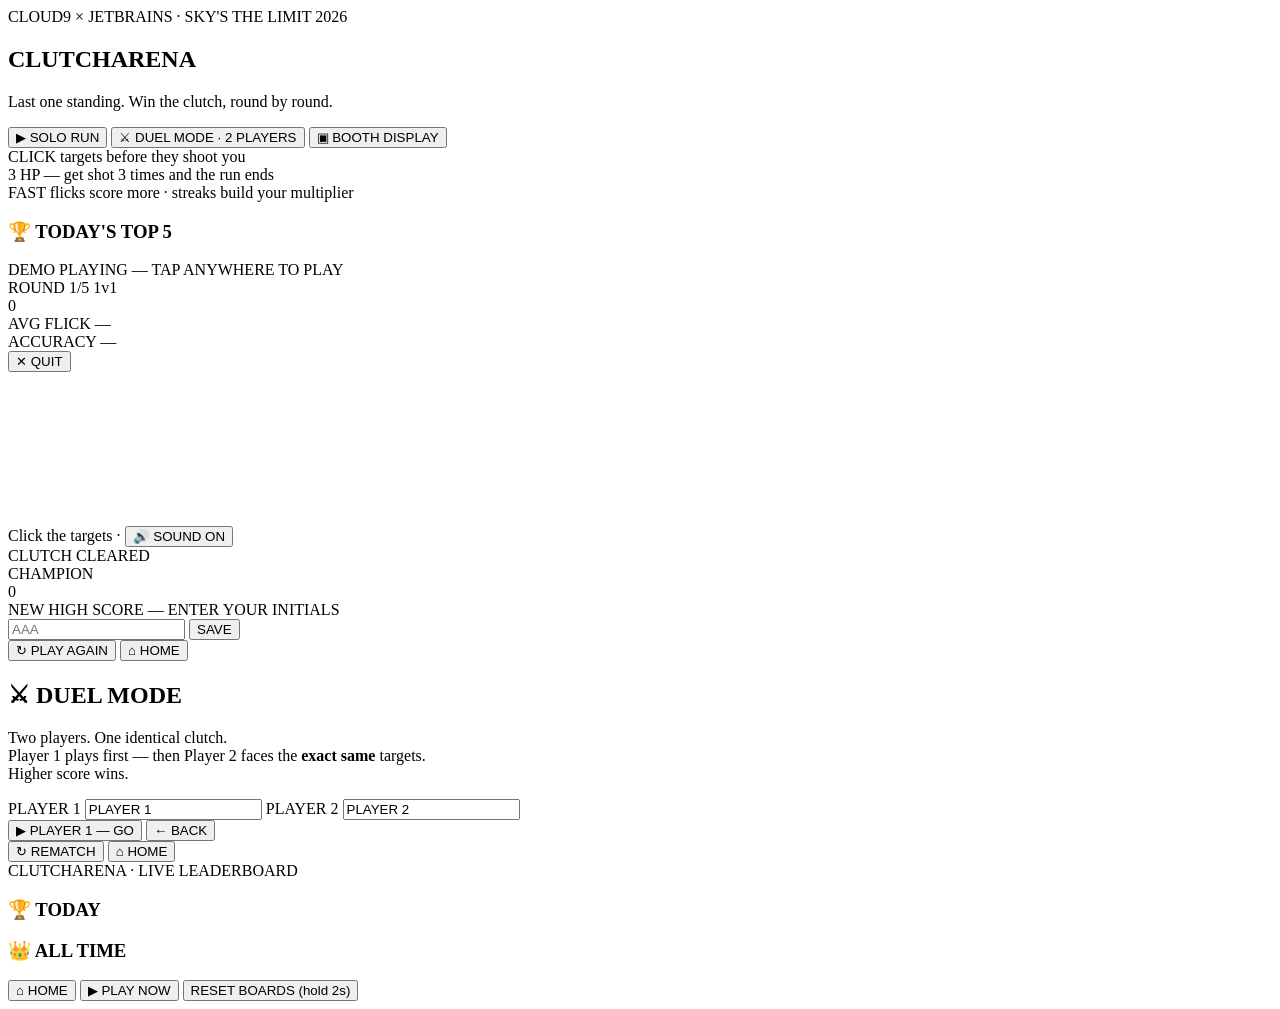
==== index.html @ 24adf27b "Add files via upload" ====
<!DOCTYPE html>
<html lang="en">
<head>
<meta charset="UTF-8">
<meta name="viewport" content="width=device-width, initial-scale=1.0, maximum-scale=1.0, user-scalable=no">
<title>Clutch Arena — Booth Mini Game | Cloud9 x JetBrains Hackathon 2026</title>
<meta name="description" content="You're the last player standing. Win clutch rounds 1v1 to 1v5. A fast, booth-ready aim and reaction game.">
<link rel="stylesheet" href="css/style.css">
</head>
<body>
<div id="app">

  <!-- ============ HOME ============ -->
  <section id="screen-home" class="screen active">
    <div class="home-inner">
      <div class="logo-badge">CLOUD9 × JETBRAINS · SKY'S THE LIMIT 2026</div>
      <h1 class="game-title">CLUTCH<span>ARENA</span></h1>
      <p class="tagline">Last one standing. Win the clutch, round by round.</p>

      <div class="mode-buttons">
        <button id="btn-solo" class="btn btn-primary">▶ SOLO RUN</button>
        <button id="btn-duel" class="btn btn-secondary">⚔ DUEL MODE · 2 PLAYERS</button>
        <button id="btn-display" class="btn btn-ghost">▣ BOOTH DISPLAY</button>
      </div>

      <div class="howto">
        <div class="howto-item"><span class="howto-key">CLICK</span> targets before they shoot you</div>
        <div class="howto-item"><span class="howto-key">3 HP</span> — get shot 3 times and the run ends</div>
        <div class="howto-item"><span class="howto-key">FAST</span> flicks score more · streaks build your multiplier</div>
      </div>

      <div class="home-board">
        <h3>🏆 TODAY'S TOP 5</h3>
        <ol id="home-top5" class="mini-board"></ol>
      </div>
    </div>
    <div class="attract-hint" id="attract-hint">DEMO PLAYING — TAP ANYWHERE TO PLAY</div>
  </section>

  <!-- ============ GAME ============ -->
  <section id="screen-game" class="screen">
    <div class="hud">
      <div class="hud-left">
        <div class="hud-round">ROUND <span id="hud-round">1</span>/5 <span id="hud-round-label">1v1</span></div>
        <div class="hud-hp" id="hud-hp"></div>
      </div>
      <div class="hud-center">
        <div class="hud-score" id="hud-score">0</div>
        <div class="hud-combo" id="hud-combo"></div>
      </div>
      <div class="hud-right">
        <div class="hud-stat">AVG FLICK <span id="hud-avg">—</span></div>
        <div class="hud-stat">ACCURACY <span id="hud-acc">—</span></div>
        <button id="btn-quit" class="btn btn-small">✕ QUIT</button>
      </div>
    </div>
    <div class="arena-wrap">
      <canvas id="arena"></canvas>
      <div id="round-banner" class="round-banner hidden"></div>
      <div id="flash" class="flash"></div>
    </div>
    <div class="game-footer">
      <span id="duel-indicator" class="duel-indicator hidden"></span>
      <span class="footer-hint">Click the targets · <button id="btn-sound" class="link-btn">🔊 SOUND ON</button></span>
    </div>
  </section>

  <!-- ============ SCORE ============ -->
  <section id="screen-score" class="screen">
    <div class="score-inner">
      <div id="score-outcome" class="score-outcome">CLUTCH CLEARED</div>
      <div id="score-rank" class="score-rank">CHAMPION</div>
      <div id="score-final" class="score-final">0</div>
      <div class="stats-grid" id="stats-grid"></div>
      <div id="initials-box" class="initials-box hidden">
        <div class="initials-label">NEW HIGH SCORE — ENTER YOUR INITIALS</div>
        <div class="initials-row">
          <input id="initials-input" maxlength="3" placeholder="AAA" autocomplete="off">
          <button id="btn-save-score" class="btn btn-primary btn-small">SAVE</button>
        </div>
      </div>
      <div class="score-buttons">
        <button id="btn-again" class="btn btn-primary">↻ PLAY AGAIN</button>
        <button id="btn-home" class="btn btn-secondary">⌂ HOME</button>
      </div>
    </div>
  </section>

  <!-- ============ DUEL SETUP ============ -->
  <section id="screen-duel-setup" class="screen">
    <div class="duel-inner">
      <h2>⚔ DUEL MODE</h2>
      <p class="duel-desc">Two players. One identical clutch.<br>Player 1 plays first — then Player 2 faces the <b>exact same</b> targets.<br>Higher score wins.</p>
      <div class="duel-names">
        <label>PLAYER 1 <input id="duel-p1" maxlength="10" value="PLAYER 1" autocomplete="off"></label>
        <label>PLAYER 2 <input id="duel-p2" maxlength="10" value="PLAYER 2" autocomplete="off"></label>
      </div>
      <button id="btn-duel-start" class="btn btn-primary">▶ PLAYER 1 — GO</button>
      <button id="btn-duel-back" class="btn btn-ghost">← BACK</button>
    </div>
  </section>

  <!-- ============ DUEL RESULT ============ -->
  <section id="screen-duel-result" class="screen">
    <div class="duel-inner">
      <div id="duel-winner" class="duel-winner"></div>
      <div class="duel-compare" id="duel-compare"></div>
      <div class="score-buttons">
        <button id="btn-duel-rematch" class="btn btn-primary">↻ REMATCH</button>
        <button id="btn-duel-home" class="btn btn-secondary">⌂ HOME</button>
      </div>
    </div>
  </section>

  <!-- ============ BOOTH DISPLAY ============ -->
  <section id="screen-display" class="screen">
    <div class="display-inner">
      <div class="display-header">
        <div class="display-title">CLUTCH<span>ARENA</span> · LIVE LEADERBOARD</div>
        <div class="display-clock" id="display-clock"></div>
      </div>
      <div class="display-champ" id="display-champ"></div>
      <div class="display-boards">
        <div class="display-board">
          <h3>🏆 TODAY</h3>
          <ol id="display-today" class="big-board"></ol>
        </div>
        <div class="display-board">
          <h3>👑 ALL TIME</h3>
          <ol id="display-alltime" class="big-board"></ol>
        </div>
      </div>
      <div class="display-tip" id="display-tip"></div>
      <div class="display-footer">
        <button id="btn-display-home" class="btn btn-secondary">⌂ HOME</button>
        <button id="btn-display-play" class="btn btn-primary">▶ PLAY NOW</button>
        <button id="btn-display-reset" class="btn btn-ghost btn-small">RESET BOARDS (hold 2s)</button>
      </div>
    </div>
  </section>

</div>

<script src="js/rng.js"></script>
<script src="js/audio.js"></script>
<script src="js/leaderboard.js"></script>
<script src="js/game.js"></script>
<script src="js/display.js"></script>
<script src="js/main.js"></script>
</body>
</html>
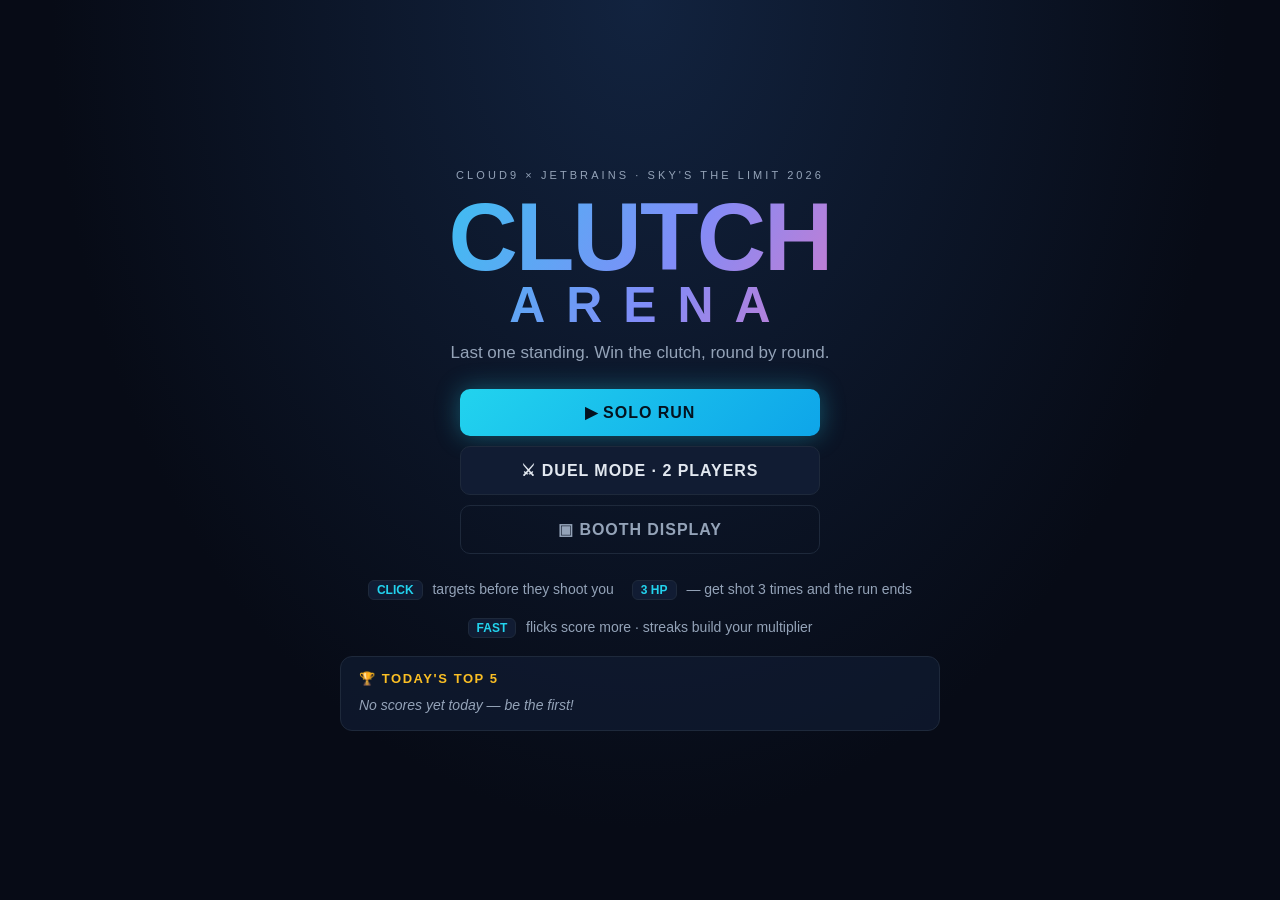
==== commit 45b8e5e7: "Junie review fix rounds A+B + AI showcase: 21 fixes, 90 logic tests, CDP 5 rounds green" ====
--- a/index.html
+++ b/index.html
@@ -5,10 +5,12 @@
 <meta name="viewport" content="width=device-width, initial-scale=1.0, maximum-scale=1.0, user-scalable=no">
 <title>Clutch Arena — Booth Mini Game | Cloud9 x JetBrains Hackathon 2026</title>
 <meta name="description" content="You're the last player standing. Win clutch rounds 1v1 to 1v5. A fast, booth-ready aim and reaction game.">
+<link rel="icon" href="data:image/svg+xml,%3Csvg xmlns='http://www.w3.org/2000/svg' viewBox='0 0 64 64'%3E%3Crect width='64' height='64' rx='14' fill='%23070b16'/%3E%3Ccircle cx='32' cy='32' r='20' fill='%2322d3ee'/%3E%3Ccircle cx='32' cy='32' r='8' fill='%23070b16'/%3E%3C/svg%3E">
 <link rel="stylesheet" href="css/style.css">
 </head>
 <body>
 <div id="app">
+  <div id="screen-status" class="visually-hidden" role="status" aria-live="polite" aria-atomic="true"></div>
 
   <!-- ============ HOME ============ -->
   <section id="screen-home" class="screen active">
@@ -34,7 +36,6 @@
         <ol id="home-top5" class="mini-board"></ol>
       </div>
     </div>
-    <div class="attract-hint" id="attract-hint">DEMO PLAYING — TAP ANYWHERE TO PLAY</div>
   </section>
 
   <!-- ============ GAME ============ -->
@@ -51,7 +52,7 @@
       <div class="hud-right">
         <div class="hud-stat">AVG FLICK <span id="hud-avg">—</span></div>
         <div class="hud-stat">ACCURACY <span id="hud-acc">—</span></div>
-        <button id="btn-quit" class="btn btn-small">✕ QUIT</button>
+        <button id="btn-quit" class="btn btn-small" aria-label="Quit run">✕ QUIT</button>
       </div>
     </div>
     <div class="arena-wrap">
@@ -61,7 +62,7 @@
     </div>
     <div class="game-footer">
       <span id="duel-indicator" class="duel-indicator hidden"></span>
-      <span class="footer-hint">Click the targets · <button id="btn-sound" class="link-btn">🔊 SOUND ON</button></span>
+      <span class="footer-hint">Click the targets · <button id="btn-sound" class="link-btn" aria-label="Toggle sound" aria-pressed="true">🔊 SOUND ON</button></span>
     </div>
   </section>
 
@@ -71,17 +72,19 @@
       <div id="score-outcome" class="score-outcome">CLUTCH CLEARED</div>
       <div id="score-rank" class="score-rank">CHAMPION</div>
       <div id="score-final" class="score-final">0</div>
+      <div id="score-today-rank" class="score-today-rank"></div>
       <div class="stats-grid" id="stats-grid"></div>
       <div id="initials-box" class="initials-box hidden">
         <div class="initials-label">NEW HIGH SCORE — ENTER YOUR INITIALS</div>
         <div class="initials-row">
-          <input id="initials-input" maxlength="3" placeholder="AAA" autocomplete="off">
+          <input id="initials-input" maxlength="3" placeholder="AAA" autocomplete="off" aria-label="Your initials">
           <button id="btn-save-score" class="btn btn-primary btn-small">SAVE</button>
         </div>
       </div>
       <div class="score-buttons">
         <button id="btn-again" class="btn btn-primary">↻ PLAY AGAIN</button>
         <button id="btn-home" class="btn btn-secondary">⌂ HOME</button>
+        <button id="btn-result-card" class="btn btn-ghost">⬇ DOWNLOAD RESULT CARD</button>
       </div>
     </div>
   </section>
@@ -120,6 +123,7 @@
         <div class="display-clock" id="display-clock"></div>
       </div>
       <div class="display-champ" id="display-champ"></div>
+      <div id="display-live" class="display-live hidden"></div>
       <div class="display-boards">
         <div class="display-board">
           <h3>🏆 TODAY</h3>
@@ -139,6 +143,10 @@
     </div>
   </section>
 
+  <!-- B1: attract hint is a direct child of #app so it stays visible while
+       the attract demo plays on the game screen (home is display:none then) -->
+  <div class="attract-hint" id="attract-hint">DEMO PLAYING — TAP ANYWHERE TO PLAY</div>
+
 </div>
 
 <script src="js/rng.js"></script>
--- a/css/style.css
+++ b/css/style.css
@@ -0,0 +1,159 @@
+/* Clutch Arena — dark neon arena theme. All original. */
+:root {
+  --bg: #070b16;
+  --bg2: #0d1526;
+  --panel: #111c33;
+  --cyan: #22d3ee;
+  --magenta: #f472b6;
+  --gold: #fbbf24;
+  --green: #34d399;
+  --red: #f87171;
+  --text: #e2e8f0;
+  --muted: #94a3b8;
+  --line: #1e293b;
+}
+* { box-sizing: border-box; margin: 0; padding: 0; }
+html, body { height: 100%; }
+body {
+  background: var(--bg);
+  color: var(--text);
+  font-family: "Segoe UI", "Helvetica Neue", Arial, sans-serif;
+  overflow: hidden;
+  -webkit-user-select: none; user-select: none;
+  -webkit-tap-highlight-color: transparent;
+}
+#app { height: 100%; }
+.screen { display: none; height: 100%; }
+.screen.active { display: flex; flex-direction: column; }
+
+/* ---------- buttons ---------- */
+.btn {
+  font-family: inherit; font-weight: 800; letter-spacing: .06em;
+  border: none; border-radius: 10px; cursor: pointer;
+  padding: 14px 28px; font-size: 16px; transition: transform .08s, box-shadow .15s;
+}
+.btn:active { transform: scale(.97); }
+.btn-primary { background: linear-gradient(135deg, var(--cyan), #0ea5e9); color: #04121f; box-shadow: 0 0 24px rgba(34,211,238,.35); }
+.btn-primary:hover { box-shadow: 0 0 34px rgba(34,211,238,.55); }
+.btn-secondary { background: var(--panel); color: var(--text); border: 1px solid var(--line); }
+.btn-secondary:hover { border-color: var(--cyan); }
+.btn-ghost { background: transparent; color: var(--muted); border: 1px solid var(--line); }
+.btn-ghost:hover { color: var(--text); }
+.btn-small { padding: 9px 16px; font-size: 13px; }
+.link-btn { background: none; border: none; color: var(--cyan); font: inherit; cursor: pointer; font-weight: 700; }
+
+/* ---------- home ---------- */
+#screen-home { align-items: center; justify-content: center; text-align: center;
+  background: radial-gradient(ellipse at 50% 0%, #12233f 0%, var(--bg) 65%); }
+.home-inner { max-width: 640px; padding: 20px; width: 100%; }
+.logo-badge { font-size: 11px; letter-spacing: .28em; color: var(--muted); margin-bottom: 10px; }
+.game-title { font-size: clamp(52px, 10vw, 96px); font-weight: 900; letter-spacing: -.02em; line-height: .95;
+  background: linear-gradient(120deg, var(--cyan), #818cf8 55%, var(--magenta));
+  -webkit-background-clip: text; background-clip: text; color: transparent; }
+.game-title span { display: block; font-size: .52em; letter-spacing: .42em; margin-left: .42em; }
+.tagline { color: var(--muted); font-size: 17px; margin: 14px 0 26px; }
+.mode-buttons { display: flex; flex-direction: column; gap: 10px; align-items: center; }
+.mode-buttons .btn { width: min(360px, 90%); }
+.howto { display: flex; gap: 18px; justify-content: center; flex-wrap: wrap; margin: 26px 0 18px; color: var(--muted); font-size: 14px; }
+.howto-key { display: inline-block; background: var(--panel); border: 1px solid var(--line); border-radius: 6px;
+  padding: 2px 8px; color: var(--cyan); font-weight: 800; font-size: 12px; margin-right: 6px; }
+.home-board { background: rgba(17,28,51,.7); border: 1px solid var(--line); border-radius: 12px; padding: 14px 18px; text-align: left; }
+.home-board h3 { font-size: 13px; letter-spacing: .12em; color: var(--gold); margin-bottom: 8px; }
+.mini-board { list-style: none; font-size: 14px; }
+.mini-board li { display: flex; justify-content: space-between; padding: 3px 0; color: var(--muted); }
+.mini-board li b { color: var(--text); }
+.mini-board .empty { color: var(--muted); font-style: italic; }
+.attract-hint { display: none; position: fixed; bottom: 26px; left: 0; right: 0; text-align: center;
+  color: var(--cyan); font-weight: 800; letter-spacing: .2em; font-size: 15px; animation: pulse 1.2s infinite; }
+@keyframes pulse { 0%,100% { opacity: .35; } 50% { opacity: 1; } }
+body.attract .attract-hint { display: block; }
+body.attract .home-inner { opacity: .25; pointer-events: none; }
+
+/* ---------- game ---------- */
+.hud { display: flex; justify-content: space-between; align-items: center; gap: 12px;
+  padding: 10px 18px; background: var(--bg2); border-bottom: 1px solid var(--line); flex-wrap: wrap; }
+.hud-round { font-weight: 900; font-size: 18px; letter-spacing: .08em; }
+.hud-round span { color: var(--cyan); }
+.hud-hp { display: flex; gap: 6px; margin-top: 4px; }
+.hp-plate { width: 34px; height: 10px; border-radius: 3px; background: var(--green); box-shadow: 0 0 8px rgba(52,211,153,.6); }
+.hp-plate.lost { background: #334155; box-shadow: none; }
+.hud-score { font-size: 34px; font-weight: 900; line-height: 1; color: #fff; }
+.hud-combo { min-height: 20px; font-size: 14px; font-weight: 800; color: var(--gold); text-align: center; }
+.hud-right { text-align: right; }
+.hud-stat { font-size: 12px; color: var(--muted); letter-spacing: .06em; }
+.hud-stat span { color: var(--text); font-weight: 800; font-size: 14px; }
+.arena-wrap { position: relative; flex: 1; min-height: 0; background:
+  radial-gradient(ellipse at 50% 120%, #16263f 0%, var(--bg) 70%); overflow: hidden; }
+#arena { display: block; width: 100%; height: 100%; cursor: crosshair; touch-action: none; }
+.round-banner { position: absolute; top: 34%; left: 0; right: 0; text-align: center;
+  font-size: clamp(34px, 7vw, 64px); font-weight: 900; letter-spacing: .1em; color: #fff;
+  text-shadow: 0 0 30px rgba(34,211,238,.8); pointer-events: none; }
+.round-banner.sub { font-size: clamp(16px, 3vw, 24px); top: calc(34% + 74px); color: var(--cyan); text-shadow: none; }
+.hidden { display: none !important; }
+.flash { position: absolute; inset: 0; pointer-events: none; opacity: 0; background: radial-gradient(ellipse at center, transparent 40%, rgba(248,113,113,.55) 100%); }
+.flash.on { opacity: 1; transition: opacity .45s; }
+.game-footer { display: flex; justify-content: space-between; align-items: center; padding: 8px 18px;
+  background: var(--bg2); border-top: 1px solid var(--line); font-size: 13px; color: var(--muted); }
+.duel-indicator { color: var(--magenta); font-weight: 800; }
+
+/* ---------- score ---------- */
+#screen-score { align-items: center; justify-content: center; text-align: center; }
+.score-inner { max-width: 560px; width: 100%; padding: 20px; }
+.score-outcome { font-size: 15px; letter-spacing: .3em; color: var(--muted); }
+.score-rank { font-size: clamp(40px, 8vw, 64px); font-weight: 900; margin: 6px 0 2px;
+  background: linear-gradient(120deg, var(--gold), var(--magenta)); -webkit-background-clip: text; background-clip: text; color: transparent; }
+.score-final { font-size: 52px; font-weight: 900; margin-bottom: 18px; }
+.stats-grid { display: grid; grid-template-columns: repeat(3, 1fr); gap: 10px; margin-bottom: 18px; }
+.stat-cell { background: var(--panel); border: 1px solid var(--line); border-radius: 10px; padding: 12px 6px; }
+.stat-cell .v { font-size: 22px; font-weight: 900; }
+.stat-cell .k { font-size: 11px; color: var(--muted); letter-spacing: .08em; margin-top: 2px; }
+.initials-box { background: var(--panel); border: 1px solid var(--gold); border-radius: 12px; padding: 14px; margin-bottom: 18px; }
+.initials-label { font-size: 13px; color: var(--gold); font-weight: 800; letter-spacing: .08em; margin-bottom: 10px; }
+.initials-row { display: flex; gap: 10px; justify-content: center; }
+.initials-row input { width: 110px; text-align: center; font-size: 26px; font-weight: 900; letter-spacing: .3em;
+  text-transform: uppercase; background: var(--bg); color: #fff; border: 1px solid var(--line); border-radius: 8px; padding: 8px; outline: none; }
+.score-buttons { display: flex; gap: 10px; justify-content: center; flex-wrap: wrap; }
+
+/* ---------- duel ---------- */
+#screen-duel-setup, #screen-duel-result { align-items: center; justify-content: center; text-align: center; }
+.duel-inner { max-width: 620px; width: 100%; padding: 20px; }
+.duel-inner h2 { font-size: 40px; font-weight: 900; margin-bottom: 12px; }
+.duel-desc { color: var(--muted); line-height: 1.7; margin-bottom: 22px; }
+.duel-desc b { color: var(--text); }
+.duel-names { display: flex; gap: 16px; justify-content: center; flex-wrap: wrap; margin-bottom: 24px; }
+.duel-names label { font-size: 12px; color: var(--muted); letter-spacing: .1em; font-weight: 800; }
+.duel-names input { display: block; margin-top: 6px; width: 200px; text-align: center; font-size: 18px; font-weight: 800;
+  background: var(--panel); color: #fff; border: 1px solid var(--line); border-radius: 8px; padding: 10px; outline: none; }
+.duel-winner { font-size: clamp(32px, 6vw, 52px); font-weight: 900; margin-bottom: 20px; color: var(--gold); }
+.duel-compare { display: flex; gap: 14px; justify-content: center; flex-wrap: wrap; margin-bottom: 24px; }
+.duel-card { background: var(--panel); border: 1px solid var(--line); border-radius: 12px; padding: 18px 26px; min-width: 200px; }
+.duel-card.won { border-color: var(--gold); box-shadow: 0 0 24px rgba(251,191,36,.25); }
+.duel-card .n { font-size: 13px; color: var(--muted); letter-spacing: .1em; font-weight: 800; }
+.duel-card .s { font-size: 40px; font-weight: 900; margin: 6px 0; }
+.duel-card .d { font-size: 13px; color: var(--muted); line-height: 1.7; }
+
+/* ---------- booth display ---------- */
+#screen-display { background: radial-gradient(ellipse at 50% 0%, #12233f 0%, var(--bg) 60%); }
+.display-inner { flex: 1; display: flex; flex-direction: column; padding: 22px 30px; gap: 16px; min-height: 0; }
+.display-header { display: flex; justify-content: space-between; align-items: baseline; }
+.display-title { font-size: clamp(26px, 4vw, 40px); font-weight: 900; }
+.display-title span { color: var(--cyan); }
+.display-clock { font-size: 20px; color: var(--muted); font-weight: 700; }
+.display-champ { text-align: center; font-size: clamp(18px, 3vw, 26px); font-weight: 800; color: var(--gold); min-height: 34px; }
+.display-boards { display: flex; gap: 20px; flex: 1; min-height: 0; }
+.display-board { flex: 1; background: rgba(17,28,51,.75); border: 1px solid var(--line); border-radius: 14px; padding: 18px 22px; }
+.display-board h3 { font-size: 16px; letter-spacing: .14em; color: var(--cyan); margin-bottom: 12px; }
+.big-board { list-style: none; font-size: clamp(16px, 2.2vw, 22px); }
+.big-board li { display: flex; justify-content: space-between; padding: 6px 0; border-bottom: 1px solid rgba(30,41,59,.6); }
+.big-board li b { color: #fff; }
+.big-board li .r { color: var(--gold); font-weight: 800; margin-right: 10px; }
+.big-board .empty { color: var(--muted); font-style: italic; font-size: 16px; }
+.display-tip { text-align: center; color: var(--muted); font-size: 15px; min-height: 22px; }
+.display-footer { display: flex; gap: 12px; justify-content: center; align-items: center; }
+
+@media (max-width: 640px) {
+  .display-boards { flex-direction: column; }
+  .stats-grid { grid-template-columns: repeat(2, 1fr); }
+  .hud-score { font-size: 26px; }
+  .howto { flex-direction: column; gap: 6px; }
+}
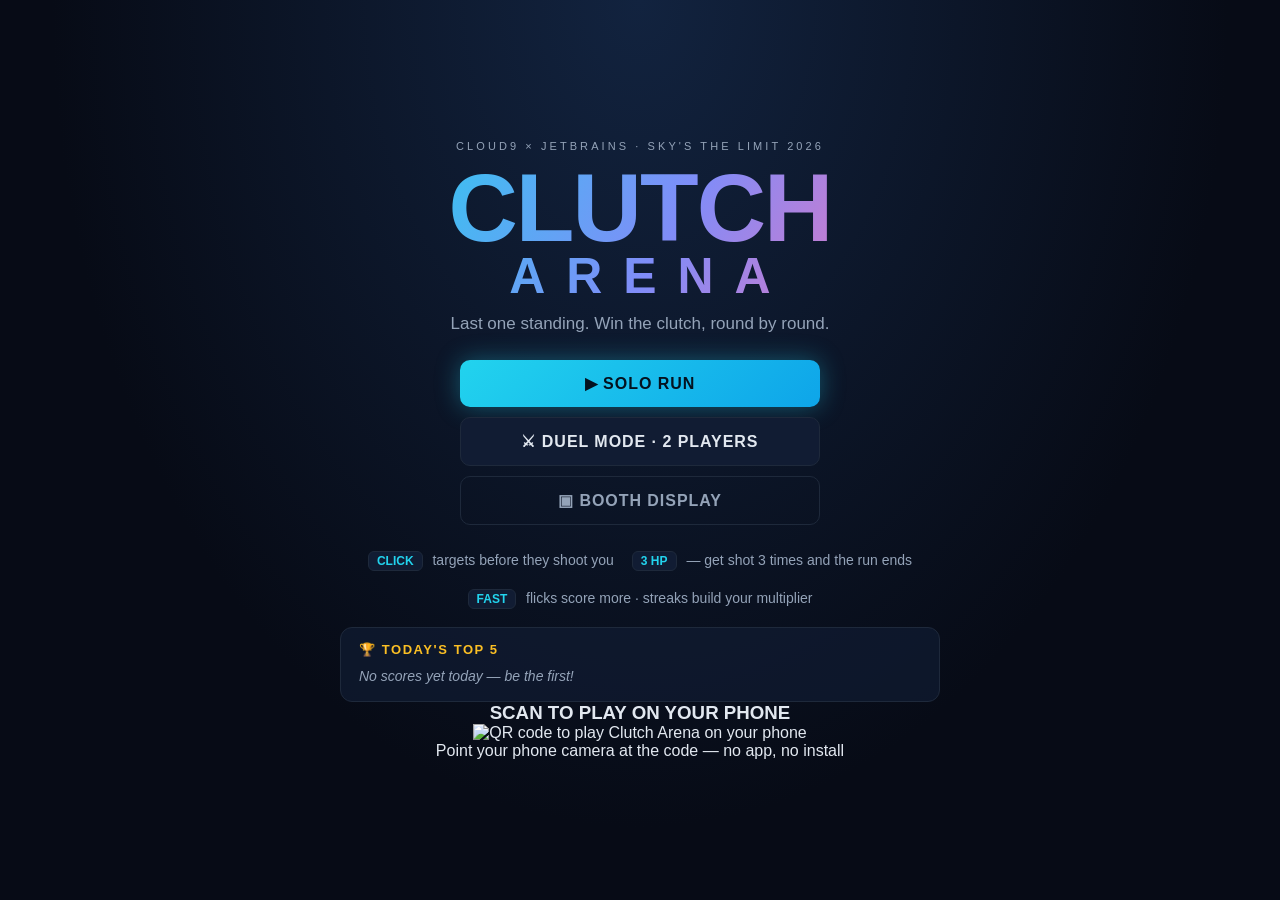
==== commit c25d3892: "Booth improvements (Round C): scan-to-play QR, haptics, booth CTA; CDP suite now 41 checks" ====
--- a/index.html
+++ b/index.html
@@ -34,6 +34,11 @@
       <div class="home-board">
         <h3>🏆 TODAY'S TOP 5</h3>
         <ol id="home-top5" class="mini-board"></ol>
+      </div>
+      <div class="qr-block home-qr">
+        <h3>SCAN TO PLAY ON YOUR PHONE</h3>
+        <img src="assets/qr-play.png" alt="QR code to play Clutch Arena on your phone" width="140" height="140">
+        <p>Point your phone camera at the code — no app, no install</p>
       </div>
     </div>
   </section>
@@ -86,6 +91,7 @@
         <button id="btn-home" class="btn btn-secondary">⌂ HOME</button>
         <button id="btn-result-card" class="btn btn-ghost">⬇ DOWNLOAD RESULT CARD</button>
       </div>
+      <p id="score-booth-cta" class="score-booth-cta">Liked it? Play again at the Cloud9 booth.</p>
     </div>
   </section>
 
@@ -135,6 +141,10 @@
         </div>
       </div>
       <div class="display-tip" id="display-tip"></div>
+      <div class="qr-block display-qr">
+        <h3>SCAN TO PLAY</h3>
+        <img src="assets/qr-play.png" alt="QR code to play Clutch Arena on your phone" width="200" height="200">
+      </div>
       <div class="display-footer">
         <button id="btn-display-home" class="btn btn-secondary">⌂ HOME</button>
         <button id="btn-display-play" class="btn btn-primary">▶ PLAY NOW</button>
--- a/css/style.css
+++ b/css/style.css
@@ -25,6 +25,9 @@
 #app { height: 100%; }
 .screen { display: none; height: 100%; }
 .screen.active { display: flex; flex-direction: column; }
+.visually-hidden { position: absolute; width: 1px; height: 1px; padding: 0; margin: -1px;
+  overflow: hidden; clip: rect(0, 0, 0, 0); white-space: nowrap; border: 0; }
+#screen-home, #screen-score, #screen-duel-setup, #screen-duel-result, #screen-display { overflow: auto; }
 
 /* ---------- buttons ---------- */
 .btn {
@@ -41,11 +44,12 @@
 .btn-ghost:hover { color: var(--text); }
 .btn-small { padding: 9px 16px; font-size: 13px; }
 .link-btn { background: none; border: none; color: var(--cyan); font: inherit; cursor: pointer; font-weight: 700; }
+button:focus-visible, input:focus-visible { outline: 3px solid var(--cyan); outline-offset: 3px; }
 
 /* ---------- home ---------- */
-#screen-home { align-items: center; justify-content: center; text-align: center;
+#screen-home { align-items: center; text-align: center;
   background: radial-gradient(ellipse at 50% 0%, #12233f 0%, var(--bg) 65%); }
-.home-inner { max-width: 640px; padding: 20px; width: 100%; }
+.home-inner { max-width: 640px; padding: 20px; width: 100%; margin: auto; }
 .logo-badge { font-size: 11px; letter-spacing: .28em; color: var(--muted); margin-bottom: 10px; }
 .game-title { font-size: clamp(52px, 10vw, 96px); font-weight: 900; letter-spacing: -.02em; line-height: .95;
   background: linear-gradient(120deg, var(--cyan), #818cf8 55%, var(--magenta));
@@ -64,10 +68,9 @@
 .mini-board li b { color: var(--text); }
 .mini-board .empty { color: var(--muted); font-style: italic; }
 .attract-hint { display: none; position: fixed; bottom: 26px; left: 0; right: 0; text-align: center;
-  color: var(--cyan); font-weight: 800; letter-spacing: .2em; font-size: 15px; animation: pulse 1.2s infinite; }
+  color: var(--cyan); background: var(--bg); font-weight: 800; letter-spacing: .2em; font-size: 15px; }
 @keyframes pulse { 0%,100% { opacity: .35; } 50% { opacity: 1; } }
 body.attract .attract-hint { display: block; }
-body.attract .home-inner { opacity: .25; pointer-events: none; }
 
 /* ---------- game ---------- */
 .hud { display: flex; justify-content: space-between; align-items: center; gap: 12px;
@@ -97,33 +100,38 @@
 .duel-indicator { color: var(--magenta); font-weight: 800; }
 
 /* ---------- score ---------- */
-#screen-score { align-items: center; justify-content: center; text-align: center; }
-.score-inner { max-width: 560px; width: 100%; padding: 20px; }
+#screen-score { align-items: center; text-align: center; }
+.score-inner { max-width: 560px; width: 100%; padding: 20px; margin: auto; }
 .score-outcome { font-size: 15px; letter-spacing: .3em; color: var(--muted); }
 .score-rank { font-size: clamp(40px, 8vw, 64px); font-weight: 900; margin: 6px 0 2px;
   background: linear-gradient(120deg, var(--gold), var(--magenta)); -webkit-background-clip: text; background-clip: text; color: transparent; }
-.score-final { font-size: 52px; font-weight: 900; margin-bottom: 18px; }
+.score-final { font-size: 52px; font-weight: 900; margin-bottom: 6px; }
+.score-today-rank { font-size: 15px; font-weight: 800; color: var(--gold); letter-spacing: .06em; margin-bottom: 14px; min-height: 20px; }
+.score-today-rank .dim { color: var(--muted); font-weight: 600; }
 .stats-grid { display: grid; grid-template-columns: repeat(3, 1fr); gap: 10px; margin-bottom: 18px; }
 .stat-cell { background: var(--panel); border: 1px solid var(--line); border-radius: 10px; padding: 12px 6px; }
 .stat-cell .v { font-size: 22px; font-weight: 900; }
 .stat-cell .k { font-size: 11px; color: var(--muted); letter-spacing: .08em; margin-top: 2px; }
+.pro-badge { display: inline-block; margin-top: 5px; padding: 2px 8px; border-radius: 20px;
+  background: linear-gradient(135deg, var(--gold), #f59e0b); color: #1a1005;
+  font-size: 11px; font-weight: 900; letter-spacing: .08em; }
 .initials-box { background: var(--panel); border: 1px solid var(--gold); border-radius: 12px; padding: 14px; margin-bottom: 18px; }
 .initials-label { font-size: 13px; color: var(--gold); font-weight: 800; letter-spacing: .08em; margin-bottom: 10px; }
 .initials-row { display: flex; gap: 10px; justify-content: center; }
 .initials-row input { width: 110px; text-align: center; font-size: 26px; font-weight: 900; letter-spacing: .3em;
-  text-transform: uppercase; background: var(--bg); color: #fff; border: 1px solid var(--line); border-radius: 8px; padding: 8px; outline: none; }
+  text-transform: uppercase; background: var(--bg); color: #fff; border: 1px solid var(--muted); border-radius: 8px; padding: 8px; }
 .score-buttons { display: flex; gap: 10px; justify-content: center; flex-wrap: wrap; }
 
 /* ---------- duel ---------- */
-#screen-duel-setup, #screen-duel-result { align-items: center; justify-content: center; text-align: center; }
-.duel-inner { max-width: 620px; width: 100%; padding: 20px; }
+#screen-duel-setup, #screen-duel-result { align-items: center; text-align: center; }
+.duel-inner { max-width: 620px; width: 100%; padding: 20px; margin: auto; }
 .duel-inner h2 { font-size: 40px; font-weight: 900; margin-bottom: 12px; }
 .duel-desc { color: var(--muted); line-height: 1.7; margin-bottom: 22px; }
 .duel-desc b { color: var(--text); }
 .duel-names { display: flex; gap: 16px; justify-content: center; flex-wrap: wrap; margin-bottom: 24px; }
 .duel-names label { font-size: 12px; color: var(--muted); letter-spacing: .1em; font-weight: 800; }
 .duel-names input { display: block; margin-top: 6px; width: 200px; text-align: center; font-size: 18px; font-weight: 800;
-  background: var(--panel); color: #fff; border: 1px solid var(--line); border-radius: 8px; padding: 10px; outline: none; }
+  background: var(--panel); color: #fff; border: 1px solid var(--muted); border-radius: 8px; padding: 10px; }
 .duel-winner { font-size: clamp(32px, 6vw, 52px); font-weight: 900; margin-bottom: 20px; color: var(--gold); }
 .duel-compare { display: flex; gap: 14px; justify-content: center; flex-wrap: wrap; margin-bottom: 24px; }
 .duel-card { background: var(--panel); border: 1px solid var(--line); border-radius: 12px; padding: 18px 26px; min-width: 200px; }
@@ -134,13 +142,18 @@
 
 /* ---------- booth display ---------- */
 #screen-display { background: radial-gradient(ellipse at 50% 0%, #12233f 0%, var(--bg) 60%); }
-.display-inner { flex: 1; display: flex; flex-direction: column; padding: 22px 30px; gap: 16px; min-height: 0; }
+.display-inner { flex: 1 0 auto; display: flex; flex-direction: column; padding: 22px 30px; gap: 16px; }
 .display-header { display: flex; justify-content: space-between; align-items: baseline; }
 .display-title { font-size: clamp(26px, 4vw, 40px); font-weight: 900; }
 .display-title span { color: var(--cyan); }
 .display-clock { font-size: 20px; color: var(--muted); font-weight: 700; }
 .display-champ { text-align: center; font-size: clamp(18px, 3vw, 26px); font-weight: 800; color: var(--gold); min-height: 34px; }
-.display-boards { display: flex; gap: 20px; flex: 1; min-height: 0; }
+.display-live { text-align: center; font-size: clamp(17px, 2.6vw, 24px); font-weight: 800; color: var(--cyan);
+  background: rgba(34, 211, 238, .08); border: 1px solid rgba(34, 211, 238, .4); border-radius: 12px;
+  padding: 10px 16px; letter-spacing: .04em; }
+.display-live .live-dot { display: inline-block; width: 12px; height: 12px; border-radius: 50%;
+  background: #f87171; margin-right: 10px; animation: pulse 1s infinite; }
+.display-boards { display: flex; gap: 20px; flex: 1; }
 .display-board { flex: 1; background: rgba(17,28,51,.75); border: 1px solid var(--line); border-radius: 14px; padding: 18px 22px; }
 .display-board h3 { font-size: 16px; letter-spacing: .14em; color: var(--cyan); margin-bottom: 12px; }
 .big-board { list-style: none; font-size: clamp(16px, 2.2vw, 22px); }
@@ -149,7 +162,26 @@
 .big-board li .r { color: var(--gold); font-weight: 800; margin-right: 10px; }
 .big-board .empty { color: var(--muted); font-style: italic; font-size: 16px; }
 .display-tip { text-align: center; color: var(--muted); font-size: 15px; min-height: 22px; }
-.display-footer { display: flex; gap: 12px; justify-content: center; align-items: center; }
+.display-footer { display: flex; gap: 12px; justify-content: center; align-items: center; flex-wrap: wrap; }
+
+@media (prefers-reduced-motion: reduce) {
+  .btn, .flash.on { transition: none; }
+  .btn:active { transform: none; }
+  .display-live .live-dot { animation: none; }
+}
+
+@media (forced-colors: active) {
+  button:focus-visible, input:focus-visible { outline-color: Highlight; }
+  .game-title, .score-rank { color: CanvasText; background: none; }
+}
+
+@media (max-height: 600px) {
+  html, body, #app { height: auto; min-height: 100%; }
+  body { overflow: auto; }
+  .screen { height: auto; min-height: 100vh; }
+  #screen-home, #screen-score, #screen-duel-setup, #screen-duel-result, #screen-display { overflow: visible; }
+  #screen-game { height: 100vh; min-height: 320px; }
+}
 
 @media (max-width: 640px) {
   .display-boards { flex-direction: column; }
